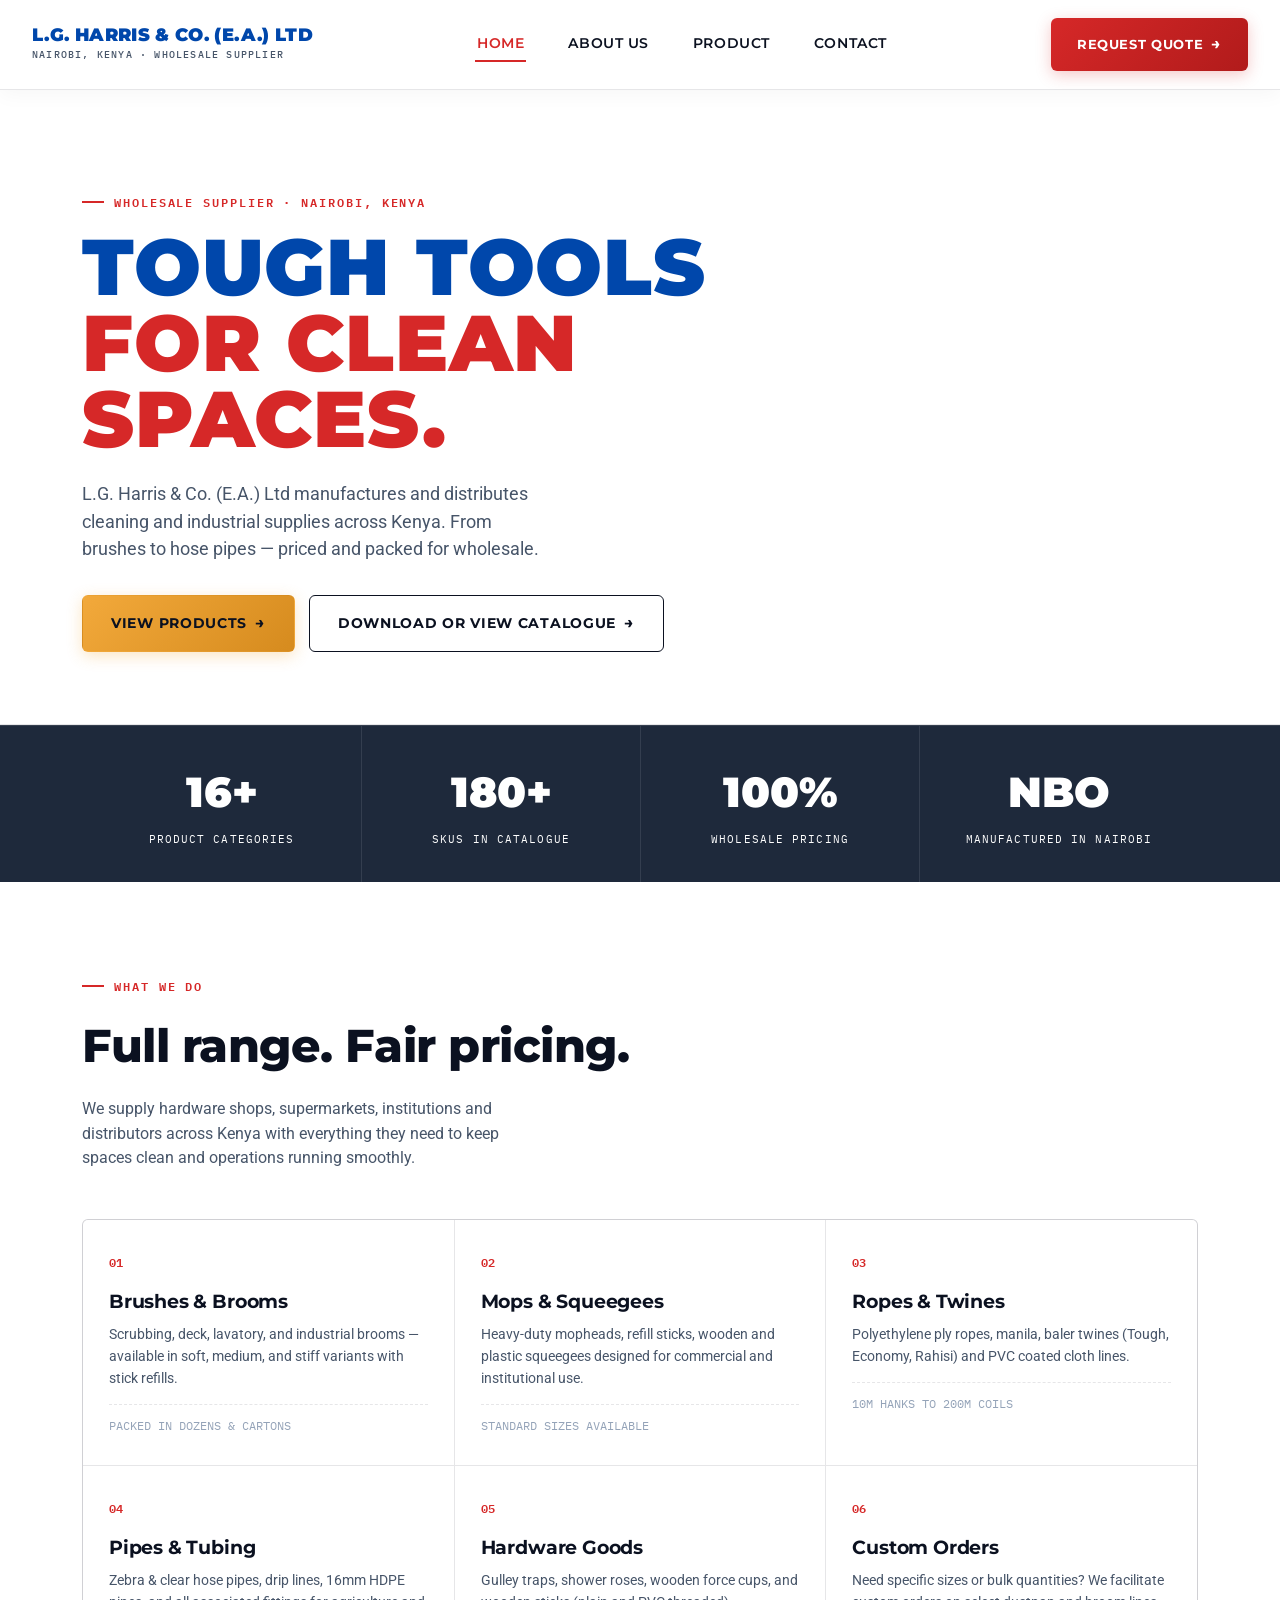
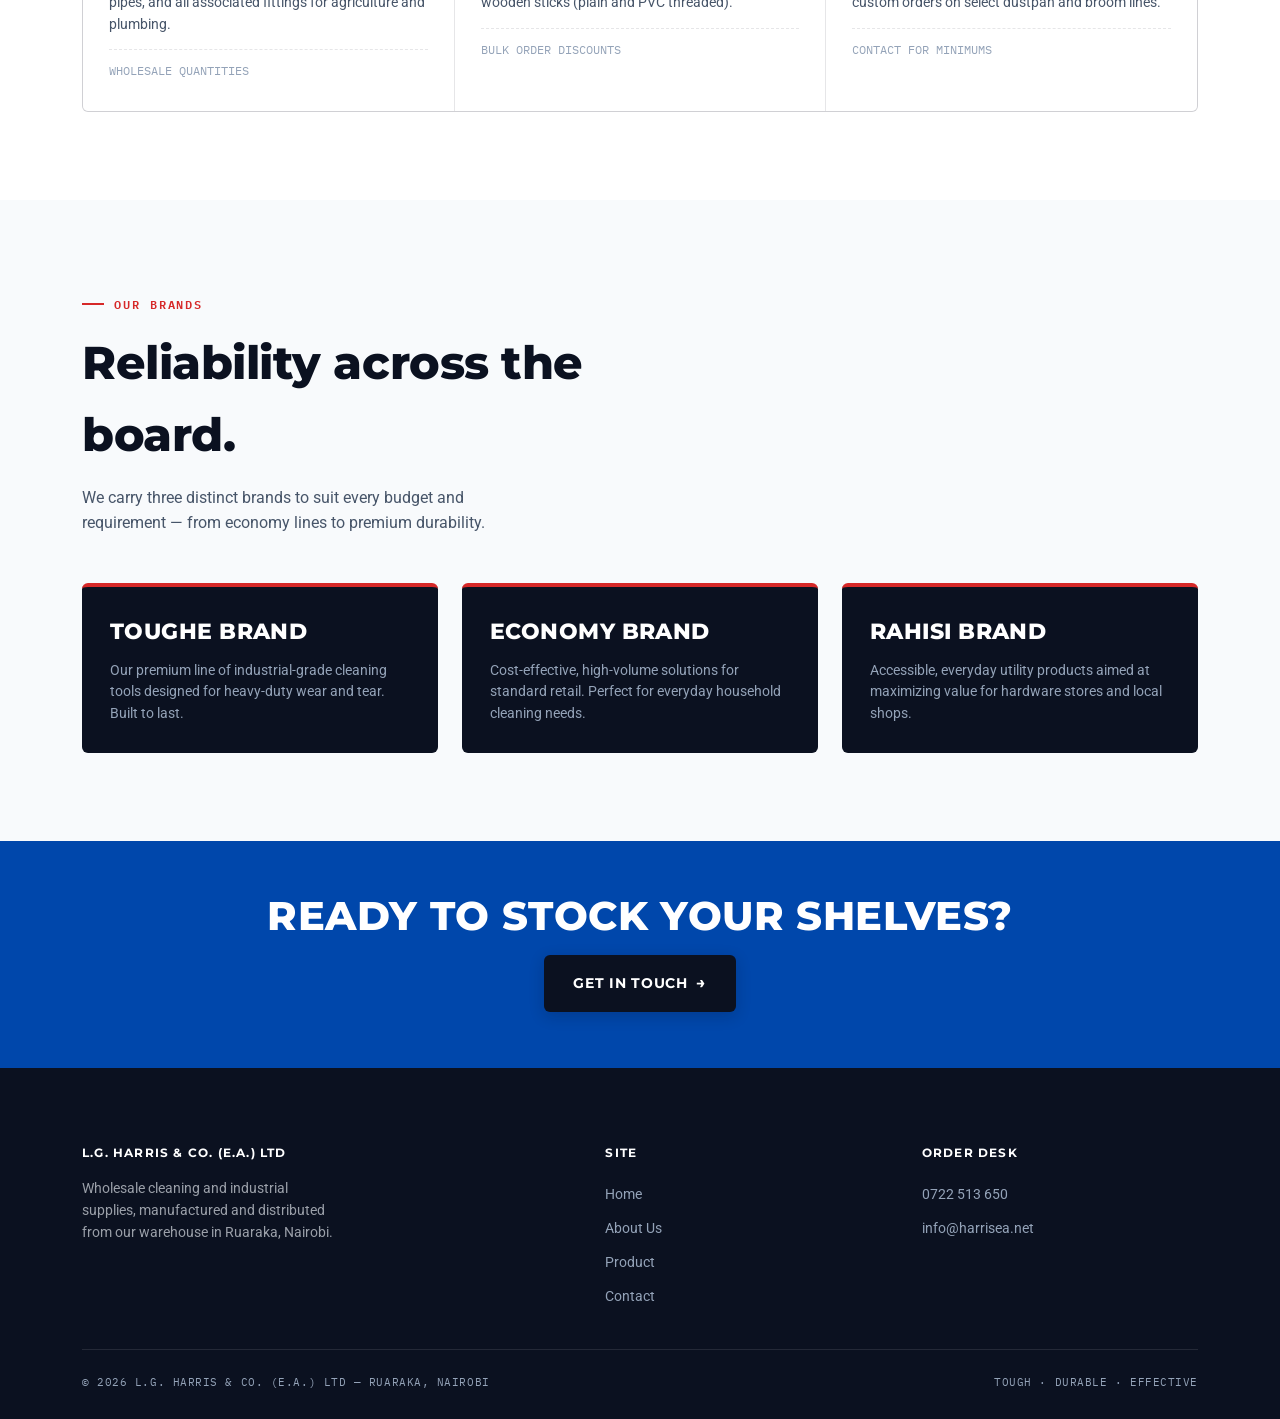
==== index.html @ bb318edc "Added website files" ====
<!DOCTYPE html>
<html lang="en">
<head>
<meta charset="UTF-8">
<meta name="viewport" content="width=device-width, initial-scale=1.0">
<title>L.G. Harris & Co. (E.A.) Ltd — Wholesale Cleaning & Industrial Supplies</title>
<meta name="description" content="Wholesale distributor of cleaning and industrial supplies in Kenya. Brushes, brooms, mops, ropes, and hose pipes.">
<link rel="stylesheet" href="styles.css">
</head>
<body>

<header class="site-nav">
  <div class="nav-inner">
        <a href="index.html" class="logo">
      <span class="logo-main">L.G. Harris &amp; Co. (E.A.) Ltd</span>
      <span class="logo-sub">Nairobi, Kenya · Wholesale Supplier</span>
    </a>
    <nav class="primary-links">
      <a href="index.html" aria-current="page">Home</a>
      <a href="about us.html">About Us</a>
      <a href="product.html">Product</a>
      <a href="contact.html">Contact</a>
    </nav>
    <a href="contact.html" class="nav-cta">Request Quote</a>
    <button class="hamburger" aria-label="Toggle menu">
      <span></span><span></span><span></span>
    </button>
  </div>
  <div class="mobile-panel">
    <a href="index.html">Home</a>
    <a href="about us.html">About Us</a>
    <a href="product.html">Product</a>
    <a href="contact.html">Contact</a>
  </div>
</header>

<section class="hero">
  <div class="wrap">
    <div class="hero-grid">
      <div>
        <span class="eyebrow">Wholesale Supplier · Nairobi, Kenya</span>
        <h1 class="display">Tough tools <br><span class="accent">for clean spaces.</span></h1>
        <p class="lede">L.G. Harris &amp; Co. (E.A.) Ltd manufactures and distributes cleaning and industrial supplies across Kenya. From brushes to hose pipes — priced and packed for wholesale.</p>
          <div class="btn-row">
          <a href="product.html" class="btn btn-primary">View Products</a>
          <a href="catalogue.pdf" target="_blank" class="btn btn-outline">Download or View Catalogue</a>
        </div>
      </div>
    </div>
  </div>
</section>

<section class="stats">
  <div class="wrap">
    <div class="stats-grid">
      <div class="stat reveal">
        <div class="num" data-target="16" data-suffix="+">0</div>
        <div class="lbl">Product Categories</div>
      </div>
      <div class="stat reveal">
        <div class="num" data-target="180" data-suffix="+">0</div>
        <div class="lbl">SKUs In Catalogue</div>
      </div>
      <div class="stat reveal">
        <div class="num" data-target="100" data-suffix="%">0</div>
        <div class="lbl">Wholesale Pricing</div>
      </div>
      <div class="stat reveal">
        <div class="num">NBO</div>
        <div class="lbl">Manufactured in Nairobi</div>
      </div>
    </div>
  </div>
</section>

<section class="section">
  <div class="wrap">
    <div class="section-head reveal">
      <span class="eyebrow">What We Do</span>
      <h2>Full range. Fair pricing.</h2>
      <p>We supply hardware shops, supermarkets, institutions and distributors across Kenya with everything they need to keep spaces clean and operations running smoothly.</p>
    </div>
    <div class="cat-grid reveal">
      <div class="cat-card">
        <span class="idx">01</span>
        <h3>Brushes & Brooms</h3>
        <p>Scrubbing, deck, lavatory, and industrial brooms — available in soft, medium, and stiff variants with stick refills.</p>
        <div class="pack">PACKED IN DOZENS & CARTONS</div>
      </div>
      <div class="cat-card">
        <span class="idx">02</span>
        <h3>Mops & Squeegees</h3>
        <p>Heavy-duty mopheads, refill sticks, wooden and plastic squeegees designed for commercial and institutional use.</p>
        <div class="pack">STANDARD SIZES AVAILABLE</div>
      </div>
      <div class="cat-card">
        <span class="idx">03</span>
        <h3>Ropes & Twines</h3>
        <p>Polyethylene ply ropes, manila, baler twines (Tough, Economy, Rahisi) and PVC coated cloth lines.</p>
        <div class="pack">10M HANKS TO 200M COILS</div>
      </div>
      <div class="cat-card">
        <span class="idx">04</span>
        <h3>Pipes & Tubing</h3>
        <p>Zebra & clear hose pipes, drip lines, 16mm HDPE pipes, and all associated fittings for agriculture and plumbing.</p>
        <div class="pack">WHOLESALE QUANTITIES</div>
      </div>
      <div class="cat-card">
        <span class="idx">05</span>
        <h3>Hardware Goods</h3>
        <p>Gulley traps, shower roses, wooden force cups, and wooden sticks (plain and PVC threaded).</p>
        <div class="pack">BULK ORDER DISCOUNTS</div>
      </div>
      <div class="cat-card">
        <span class="idx">06</span>
        <h3>Custom Orders</h3>
        <p>Need specific sizes or bulk quantities? We facilitate custom orders on select dustpan and broom lines.</p>
        <div class="pack">CONTACT FOR MINIMUMS</div>
      </div>
    </div>
  </div>
</section>

<section class="section on-dim">
  <div class="wrap">
    <div class="section-head reveal">
      <span class="eyebrow">Our Brands</span>
      <h2>Reliability across the board.</h2>
      <p>We carry three distinct brands to suit every budget and requirement — from economy lines to premium durability.</p>
    </div>
    <div class="brand-row reveal">
      <div class="brand-card">
        <h4>TOUGHe Brand</h4>
        <p>Our premium line of industrial-grade cleaning tools designed for heavy-duty wear and tear. Built to last.</p>
      </div>
      <div class="brand-card">
        <h4>Economy Brand</h4>
        <p>Cost-effective, high-volume solutions for standard retail. Perfect for everyday household cleaning needs.</p>
      </div>
      <div class="brand-card">
        <h4>Rahisi Brand</h4>
        <p>Accessible, everyday utility products aimed at maximizing value for hardware stores and local shops.</p>
      </div>
    </div>
  </div>
</section>

<section class="cta-banner">
  <div class="wrap">
    <h2 class="display" style="letter-spacing:0.01em;">Ready to stock your shelves?</h2>
    <a href="contact.html" class="btn btn-primary">Get In Touch</a>
  </div>
</section>

<footer>
  <div class="wrap">
    <div class="footer-grid">
      <div>
        <h5>L.G. Harris &amp; Co. (E.A.) Ltd</h5>
        <p style="color:#9BA0A9; font-size:14px; max-width:32ch;">Wholesale cleaning and industrial supplies, manufactured and distributed from our warehouse in Ruaraka, Nairobi.</p>
      </div>
      <div>
        <h5>Site</h5>
        <a href="index.html">Home</a>
        <a href="about us.html">About Us</a>
        <a href="product.html">Product</a>
        <a href="contact.html">Contact</a>
      </div>
      <div>
        <h5>Order Desk</h5>
        <a href="tel:+254722513650">0722 513 650</a>
        <a href="mailto:info@harrisea.net">info@harrisea.net</a>
      </div>
    </div>
    <div class="footer-bottom">
      <span>© 2026 L.G. HARRIS &amp; CO. (E.A.) LTD — RUARAKA, NAIROBI</span>
      <span>TOUGH · DURABLE · EFFECTIVE</span>
    </div>
  </div>
</footer>

<script src="script.js"></script>
</body>
</html>
---- styles.css ----
/* ============================================
   L.G. HARRIS & CO. — shared stylesheet
   ============================================ */

@import url('https://fonts.googleapis.com/css2?family=Montserrat:wght@400;500;600;700;800;900&family=Roboto:wght@300;400;500;700&family=IBM+Plex+Mono:wght@500;600&display=swap');

:root{
  --blue:#0B1120;        
  --blue-soft:#1E293B;   
  --green:#0E8A4F;       
  --green-dark:#0A6B3D;
  --red:#D62828;         
  --yellow:#F2A93B;      
  --yellow-deep:#D68B1E;
  --paper:#FFFFFF;       
  --paper-dim:#F8FAFC;   
  --steel:#475569;       
  --steel-light:#94A3B8; 
  --line: rgba(11,17,32,0.10);
  --line-light: rgba(255,255,255,0.10);
  --radius: 6px;
}

*,*::before,*::after{ box-sizing:border-box; }
html{ scroll-behavior:smooth; }
body{
  margin:0;
  background:var(--paper);
  color:var(--blue);
  font-family:'Roboto', sans-serif;
  font-size:16px;
  line-height:1.55;
  -webkit-font-smoothing:antialiased;
}
img{ max-width:100%; display:block; }
a{ color:inherit; text-decoration:none; }
ul{ list-style:none; margin:0; padding:0; }
h1,h2,h3,h4{ margin:0; font-family:'Montserrat', sans-serif; font-weight:800; letter-spacing:-0.01em; }
p{ margin:0; }
button{ font-family:'Roboto', sans-serif; cursor:pointer; }

.eyebrow{ font-family:'IBM Plex Mono',monospace; font-size:12px; font-weight:600; letter-spacing:0.16em; text-transform:uppercase; color:var(--red); display:inline-flex; align-items:center; gap:10px; }
.eyebrow::before{ content:""; width:22px; height:2px; background:var(--red); display:inline-block; }
.display{ font-family:'Montserrat', sans-serif; font-weight:900; text-transform:uppercase; letter-spacing:0.01em; line-height:0.96; }
.wrap{ max-width:1180px; margin:0 auto; padding:0 32px; }
:focus-visible{ outline:3px solid var(--yellow); outline-offset:2px; }

/* NAV */
header.site-nav{ position:sticky; top:0; z-index:100; background:var(--paper); border-bottom:1px solid var(--line); box-shadow: 0 4px 20px rgba(11,17,32,0.04); }
.nav-inner{ display:flex; align-items:center; justify-content: space-between; padding:18px 32px; max-width:1280px; margin:0 auto; }
.logo{ display:flex; flex-direction:column; gap:3px; text-decoration:none; flex-shrink: 0; }
.logo-main{ font-family:'Montserrat', sans-serif; font-weight:900; font-size:18px; letter-spacing:0.02em; color:#0047AB; text-transform:uppercase; line-height:1; }
.logo-sub{ font-family:'IBM Plex Mono',monospace; font-size:10px; font-weight:500; letter-spacing:0.12em; color:var(--steel); text-transform:uppercase; }
nav.primary-links{ display:flex; align-items:center; gap:40px; flex-shrink: 0; }
nav.primary-links a{ font-family:'Montserrat', sans-serif; font-size:14px; font-weight:600; text-transform:uppercase; letter-spacing:0.04em; padding:6px 2px; border-bottom:2px solid transparent; transition:border-color .15s ease, color .15s ease; }
nav.primary-links a:hover, nav.primary-links a[aria-current="page"]{ border-color:var(--red); color:var(--red); }
.nav-cta{ display: inline-flex; align-items:center; gap:8px; background: linear-gradient(135deg, var(--red), #B11B1B); color: var(--paper); font-family:'Montserrat', sans-serif; font-size:13px; font-weight:700; text-transform:uppercase; letter-spacing:0.05em; padding:14px 26px; border:none; border-radius:var(--radius); transition:all 0.3s cubic-bezier(0.25, 0.8, 0.25, 1); box-shadow: 0 4px 15px rgba(214, 40, 40, 0.25); flex-shrink:0; position:relative; }
.nav-cta::after{ content:"→"; font-size:16px; font-weight:700; transition: transform 0.3s ease; }
.nav-cta:hover{ transform: translateY(-3px); box-shadow: 0 8px 25px rgba(214, 40, 40, 0.35); filter: brightness(1.1); }
.nav-cta:hover::after{ transform: translateX(4px); }
.hamburger{ display:none; flex-direction:column; gap:5px; background:none; border:none; padding:8px; }
.hamburger span{ width:24px; height:2px; background:var(--blue); }
.mobile-panel{ display:none; flex-direction:column; border-top:1px solid var(--line); background:var(--paper); }
.mobile-panel a{ padding:16px 32px; border-bottom:1px solid var(--line); font-family:'Montserrat', sans-serif; font-weight:600; text-transform:uppercase; font-size:14px; letter-spacing:0.04em; }
.mobile-panel.open{ display:flex; }

/* HERO */
.hero{ background:var(--paper); color:var(--blue); padding:96px 0 72px; position:relative; overflow:hidden; border-bottom: 1px solid var(--line); }
.hero .wrap{ position:relative; z-index:2; }
.hero-grid{ display:grid; grid-template-columns:1.1fr 0.7fr; gap:56px; align-items:end; }
.hero h1{ font-family:'Montserrat', sans-serif; font-weight:900; font-size:clamp(42px,6.2vw,84px); color:#0047AB; margin:18px 0 22px; }
.hero h1 .accent{ color:var(--red); }
.hero p.lede{ font-size:18px; color:var(--steel); max-width:46ch; margin-bottom:32px; }
.btn-row{ display:flex; gap:14px; flex-wrap:wrap; }
.btn{ display:inline-flex; align-items:center; gap:8px; padding:15px 28px; font-family:'Montserrat', sans-serif; font-size:14px; font-weight:700; text-transform:uppercase; letter-spacing:0.05em; border:1px solid transparent; border-radius:var(--radius); transition: all 0.3s cubic-bezier(0.25, 0.8, 0.25, 1); }
.btn::after{ content:"→"; font-size:16px; transition: transform 0.3s ease; }
.btn:hover::after{ transform: translateX(4px); }
.btn-primary{ background: linear-gradient(135deg, var(--yellow), var(--yellow-deep)); color:var(--blue); box-shadow: 0 4px 15px rgba(242, 169, 59, 0.3); }
.btn-primary:hover{ transform: translateY(-3px); box-shadow: 0 8px 25px rgba(242, 169, 59, 0.4); filter: brightness(1.1); }
.btn-outline{ border-color:var(--blue); color:var(--blue); }
.btn-outline:hover{ border-color:var(--red); color:var(--red); background: rgba(214, 40, 40, 0.05); }

/* STATS */
.stats{ background:var(--blue-soft); border-top:1px solid var(--line-light); }
.stats-grid{ display:grid; grid-template-columns:repeat(4,1fr); }
.stat{ padding:34px 20px; text-align:center; border-left:1px solid var(--line-light); }
.stat:first-child{ border-left:none; }
.stat .num{ font-family:'Montserrat', sans-serif; font-weight:900; font-size:42px; color:#FFFFFF; }
.stat .lbl{ font-family:'IBM Plex Mono',monospace; font-size:11px; letter-spacing:0.1em; text-transform:uppercase; color:#FFFFFF; margin-top:6px; }

/* SECTIONS */
.section{ padding:88px 0; }
.section.tight{ padding:64px 0; }
.section-head{ max-width:640px; margin-bottom:48px; }
.section-head h2{ font-family:'Montserrat', sans-serif; font-weight:800; font-size:clamp(30px,4vw,46px); margin:14px 0 16px; }
.section-head p{ color:var(--steel); font-size:16px; max-width:52ch; }
.section.on-dark{ background:var(--blue); color:var(--paper); }
.section.on-dark .section-head p{ color:var(--steel-light); }
.section.on-dim{ background:var(--paper-dim); }

/* CATEGORY GRID */
.cat-grid{ display:grid; grid-template-columns:repeat(3,1fr); gap:1px; background:var(--line); border:1px solid var(--line); border-radius:var(--radius); overflow:hidden; }
.cat-card{ background:var(--paper); padding:30px 26px; transition:all 0.3s ease; }
.cat-card:hover{ background:#fff; transform: translateY(-3px); }
.cat-card .idx{ font-family:'IBM Plex Mono',monospace; font-size:12px; color:var(--red); font-weight:600; }
.cat-card h3{ font-family:'Montserrat', sans-serif; font-size:19px; font-weight:700; margin:12px 0 8px; }
.cat-card p{ color:var(--steel); font-size:14px; margin-bottom:14px; }
.cat-card .pack{ font-family:'IBM Plex Mono',monospace; font-size:12px; color:var(--steel-light); border-top:1px dashed var(--line); padding-top:12px; }

/* PRODUCT PAGE */
.filter-row{ display:flex; flex-wrap:wrap; gap:10px; margin-bottom:40px; }
.filter-btn{ background:transparent; border:1px solid var(--line); padding:10px 18px; font-family:'Montserrat', sans-serif; font-size:13px; font-weight:600; text-transform:uppercase; letter-spacing:0.03em; border-radius:var(--radius); transition:all .15s ease; }
.filter-btn.active, .filter-btn:hover{ background:var(--blue); color:var(--paper); border-color:var(--blue); }
.product-grid{ display:grid; grid-template-columns:repeat(3,1fr); gap:26px; }
.product-card{ background:#fff; border:1px solid var(--line); border-radius:var(--radius); overflow:hidden; transition:transform .15s ease, box-shadow .15s ease; }
.product-card:hover{ transform:translateY(-4px); box-shadow:0 14px 28px rgba(11,17,32,0.08); }
.ph-image{ aspect-ratio:4/3; background-color: #ffffff; display:flex; align-items:center; justify-content:center; position:relative; overflow:hidden; border-bottom: 1px solid var(--line); }
.ph-image span{ font-family:'IBM Plex Mono',monospace; font-size:11px; letter-spacing:0.08em; text-transform:uppercase; color:var(--steel); background:var(--paper); border:1px dashed var(--steel-light); padding:8px 12px; }
.product-body{ padding:20px; }
.product-body .tag{ font-family:'IBM Plex Mono',monospace; font-size:11px; color:var(--red); font-weight:600; text-transform:uppercase; letter-spacing:0.06em; }
.product-body h3{ font-family:'Montserrat', sans-serif; font-size:17px; font-weight:700; margin:8px 0 6px; }
.product-body p{ font-size:13.5px; color:var(--steel); margin-bottom:12px; }
.product-body .meta{ display:flex; justify-content:space-between; align-items:center; font-family:'IBM Plex Mono',monospace; font-size:12px; color:var(--steel-light); border-top:1px solid var(--line); padding-top:12px; }
.product-body .meta a{ color:var(--red); font-weight:600; text-transform:uppercase; }

/* PRODUCT BROWSER */
.browser-layout{ display:grid; grid-template-columns:260px 1fr; gap:40px; align-items:start; }
.cat-sidebar{ position:sticky; top:96px; }
.search-box{ position:relative; margin-bottom:32px; }
.search-box input{ width:100%; border:1px solid var(--line); background:#fff; padding:13px 40px 13px 14px; font-family:'Roboto', sans-serif; font-size:14px; border-radius:var(--radius); }
.search-box input:focus{ outline:none; border-color:var(--red); }
.search-box .icon{ position:absolute; right:12px; top:50%; transform:translateY(-50%); color:var(--steel-light); pointer-events:none; }
.sidebar-label{ font-family:'IBM Plex Mono',monospace; font-size:11px; letter-spacing:0.12em; text-transform:uppercase; color:var(--red); font-weight:600; margin-bottom:14px; }
.cat-nav{ border:1px solid var(--line); max-height:520px; overflow-y:auto; border-radius:var(--radius); }
.cat-nav button{ display:block; width:100%; text-align:left; background:#fff; border:none; border-bottom:1px solid var(--line); padding:13px 16px; font-family:'Montserrat', sans-serif; font-size:13px; font-weight:700; text-transform:uppercase; letter-spacing:0.02em; color:var(--blue); transition:background .12s ease, color .12s ease; }
.cat-nav button:last-child{ border-bottom:none; }
.cat-nav button:hover{ background:var(--paper-dim); }
.cat-nav button.active{ background:var(--blue); color:var(--yellow); }
.toolbar{ display:flex; justify-content:flex-end; align-items:center; margin-bottom:20px; }
.count-note{ font-family:'IBM Plex Mono',monospace; font-size:12px; color:var(--steel); text-transform:uppercase; letter-spacing:0.06em; }
.cat-tile-grid{ display:grid; grid-template-columns:repeat(3,1fr); gap:20px; }
.cat-tile{ background:#fff; border:1px solid var(--line); text-align:center; overflow:hidden; border-radius:var(--radius); transition:transform .15s ease, box-shadow .15s ease; }
.cat-tile:hover{ transform:translateY(-3px); box-shadow:0 12px 24px rgba(11,17,32,0.08); }
.cat-tile .ph-image{ aspect-ratio:1/1; }
.cat-tile .tile-body{ padding:16px 12px 20px; }
.cat-tile h3{ font-family:'Montserrat', sans-serif; font-size:14.5px; font-weight:800; text-transform:uppercase; letter-spacing:0.02em; padding-bottom:8px; margin-bottom:6px; border-bottom:2px solid var(--red); display:inline-block; }
.cat-tile .spec{ font-family:'IBM Plex Mono',monospace; font-size:11.5px; color:var(--steel); }
.cat-tile.hidden{ display:none; }

/* PROFESSIONAL IMAGE ZOOM & STYLING */
.cat-tile .ph-image img {
  width: 100%;
  height: 100%;
  object-fit: cover;
  position: absolute;
  top: 0;
  left: 0;
  background-color: #ffffff; 
  transition: transform 0.4s ease-in-out; 
}
.cat-tile:hover .ph-image img {
  transform: scale(1.08); 
}

/* FULL LINE INDEX */
.line-group{ margin-bottom:36px; }
.line-group:last-child{ margin-bottom:0; }
.line-group h4{ font-family:'IBM Plex Mono',monospace; font-size:12px; letter-spacing:0.12em; text-transform:uppercase; color:var(--red); font-weight:600; margin-bottom:16px; padding-bottom:10px; border-bottom:1px solid var(--line); }
.line-list{ display:grid; grid-template-columns:repeat(2,1fr); gap:0 40px; }
.line-list li{ display:flex; align-items:baseline; gap:10px; font-family:'Montserrat', sans-serif; font-size:14.5px; font-weight:600; padding:11px 0; border-bottom:1px dashed var(--line); text-transform:uppercase; letter-spacing:0.01em; }
.line-list li::before{ content:"—"; color:var(--red); font-weight:700; flex-shrink:0; }

/* BRANDS */
.brand-row{ display:grid; grid-template-columns:repeat(3,1fr); gap:24px; }
.brand-card{ background:var(--blue); color:var(--paper); padding:28px; border-top:4px solid var(--red); border-radius:var(--radius); }
.brand-card h4{ font-family:'Montserrat', sans-serif; font-weight:800; font-size:22px; text-transform:uppercase; letter-spacing:0.02em; margin-bottom:10px; }
.brand-card p{ color:var(--steel-light); font-size:14px; }

/* ABOUT */
.about-grid{ display:grid; grid-template-columns:0.9fr 1.1fr; gap:64px; align-items:start; }
.about-media{ aspect-ratio:3/4; background:var(--paper-dim); position:relative; overflow:hidden; border-radius:var(--radius); }
.about-media img { width: 100%; height: 100%; object-fit: cover; position: absolute; top: 0; left: 0; z-index: 1; }
.about-media::after{ content:""; position:absolute; inset:0; background: linear-gradient(to top, rgba(11,17,32,0.7) 0%, transparent 50%); z-index: 2; }
.about-media .cap{ position:absolute; bottom:20px; left:20px; color:var(--paper); font-family:'IBM Plex Mono',monospace; font-size:11px; letter-spacing:0.1em; text-transform:uppercase; z-index: 3; background: rgba(11,17,32,0.6); padding: 6px 12px; border-radius: 4px; }
.value-list{ margin-top:28px; display:flex; flex-direction:column; gap:0; }
.value-item{ display:flex; gap:16px; padding:18px 0; border-bottom:1px solid var(--line); }
.value-item:first-child{ border-top:1px solid var(--line); }
.value-item .check{ width:26px; height:26px; flex-shrink:0; background:var(--red); display:flex; align-items:center; justify-content:center; font-family:'Montserrat', sans-serif; font-weight:800; font-size:14px; color:var(--paper); border-radius:4px; }
.value-item p{ font-size:15px; color:var(--steel); padding-top:3px; }
.value-item strong{ color:var(--blue); }
.timeline-note{ font-family:'IBM Plex Mono',monospace; font-size:12px; color:var(--steel-light); margin-top:24px; }

/* CONTACT */
.contact-grid{ display:grid; grid-template-columns:0.85fr 1.15fr; gap:56px; }
.info-block{ display:flex; flex-direction:column; gap:28px; }
.info-item .lbl{ font-family:'IBM Plex Mono',monospace; font-size:11px; letter-spacing:0.1em; text-transform:uppercase; color:var(--red); margin-bottom:8px; display:block; }
.info-item p, .info-item a{ font-size:16px; }
.info-item a:hover{ color:var(--red); }
form.quote-form{ background:#fff; border:1px solid var(--line); padding:36px; border-radius:var(--radius); }
.form-row{ margin-bottom:20px; }
.form-row label{ display:block; font-size:12px; font-weight:700; font-family:'Montserrat', sans-serif; text-transform:uppercase; letter-spacing:0.05em; margin-bottom:8px; color:var(--steel); }
.form-row input, .form-row textarea{ width:100%; border:1px solid var(--line); background:var(--paper-dim); padding:13px 14px; font-family:'Roboto', sans-serif; font-size:14.5px; color:var(--blue); border-radius:var(--radius); }
.form-row input:focus, .form-row textarea:focus{ outline:none; border-color:var(--red); background:#fff; }
.form-row textarea{ min-height:120px; resize:vertical; }
.submit-btn{ background:var(--red); color:var(--paper); border:none; padding:15px 30px; font-family:'Montserrat', sans-serif; font-size:14px; font-weight:700; text-transform:uppercase; letter-spacing:0.05em; width:100%; border-radius:var(--radius); transition:background .15s ease; }
.submit-btn:hover{ background:#B11B1B; }
.form-note{ font-size:12px; color:var(--steel-light); margin-top:12px; font-family:'IBM Plex Mono',monospace; }

/* ACCORDION FAQ */
.faq-wrap { max-width: 760px; margin: 0 auto; }
.faq-item { background: #fff; border: 1px solid var(--line); border-radius: var(--radius); margin-bottom: 12px; overflow: hidden; }
.faq-q { width: 100%; background: none; border: none; padding: 18px 24px; text-align: left; font-family: 'Montserrat', sans-serif; font-weight: 700; font-size: 15px; color: var(--blue); display: flex; justify-content: space-between; align-items: center; cursor: pointer; transition: background 0.2s ease; }
.faq-q:hover { background: var(--paper-dim); }
.faq-icon { font-size: 24px; font-weight: 400; transition: transform 0.3s ease; }
.faq-item.active .faq-q { color: var(--red); }
.faq-item.active .faq-icon { transform: rotate(45deg); color: var(--red); } 
.faq-a { max-height: 0; overflow: hidden; transition: max-height 0.3s ease, padding 0.3s ease; padding: 0 24px; }
.faq-item.active .faq-a { max-height: 200px; padding: 0 24px 20px 24px; color: var(--steel); font-size: 15px; line-height: 1.6; }

/* CTA BANNER */
.cta-banner{ background:#0047AB; color:var(--paper); padding:56px 0; text-align:center; }
.cta-banner h2{ font-family:'Montserrat', sans-serif; font-weight:800; font-size:clamp(26px,4vw,40px); margin-bottom:20px; }
.cta-banner .btn-primary{ background:var(--blue); color:var(--paper); box-shadow: 0 4px 15px rgba(11,17,32,0.2); }
.cta-banner .btn-primary:hover{ background:var(--yellow); color:var(--blue); }

/* FOOTER */
footer{ background:var(--blue); color:var(--steel-light); padding:56px 0 28px; }
.footer-grid{ display:grid; grid-template-columns:1.4fr 0.8fr 0.8fr; gap:40px; padding-bottom:36px; border-bottom:1px solid var(--line-light); }
.footer-grid h5{ color:var(--paper); font-family:'Montserrat', sans-serif; font-weight:700; font-size:12px; letter-spacing:0.1em; text-transform:uppercase; margin-bottom:16px; }
.footer-grid a{ display:block; padding:6px 0; font-size:14px; transition:color .15s ease; }
.footer-grid a:hover{ color:var(--red); }
.footer-bottom{ display:flex; justify-content:space-between; align-items:center; padding-top:24px; font-family:'IBM Plex Mono',monospace; font-size:11px; letter-spacing:0.05em; flex-wrap:wrap; gap:12px; }

/* SCROLL REVEAL */
.reveal{ opacity:0; transform:translateY(24px); transition:opacity .6s ease, transform .6s ease; }
.reveal.in{ opacity:1; transform:none; }

/* MODAL (LIGHTBOX) */
.modal { display: none; position: fixed; z-index: 1000; padding-top: 60px; left: 0; top: 0; width: 100%; height: 100%; overflow: auto; background-color: rgba(11,17,32,0.9); }
.modal-content { margin: auto; display: block; max-width: 80%; max-height: 80vh; object-fit: contain; border-radius: 8px; box-shadow: 0 10px 30px rgba(0,0,0,0.5); }
.modal-close { position: absolute; top: 20px; right: 35px; color: #ffffff; font-size: 40px; font-weight: bold; transition: 0.3s; cursor: pointer; font-family: 'Montserrat', sans-serif; }
.modal-close:hover, .modal-close:focus { color: var(--red); text-decoration: none; }

/* RESPONSIVE */
@media (max-width:900px){
  .line-list{ grid-template-columns:1fr; }
  .hero-grid{ grid-template-columns:1fr; }
  .stats-grid{ grid-template-columns:repeat(2,1fr); }
  .stat:nth-child(3){ border-left:none; }
  .cat-grid{ grid-template-columns:repeat(2,1fr); }
  .product-grid{ grid-template-columns:repeat(2,1fr); }
  .brand-row{ grid-template-columns:1fr; }
  .about-grid{ grid-template-columns:1fr; }
  .contact-grid{ grid-template-columns:1fr; }
  .footer-grid{ grid-template-columns:1fr; gap:28px; }
  .browser-layout{ grid-template-columns:1fr; }
  .cat-sidebar{ position:static; }
  .cat-nav{ max-height:280px; }
  .cat-tile-grid{ grid-template-columns:repeat(2,1fr); }
}
@media (max-width:640px){
  .line-list{ grid-template-columns:1fr; }
  .wrap{ padding:0 20px; }
  nav.primary-links, .nav-cta{ display:none; }
  .hamburger{ display:flex; }
  .nav-inner{ justify-content: space-between; }
  .cat-grid{ grid-template-columns:1fr; }
  .product-grid{ grid-template-columns:1fr; }
  .stats-grid{ grid-template-columns:repeat(2,1fr); }
  .stat{ padding:26px 12px; }
  .stat .num{ font-size:32px; }
  .hero{ padding:64px 0 48px; }
  .section{ padding:56px 0; }
  .cat-tile-grid{ grid-template-columns:1fr; }
}
@media (prefers-reduced-motion: reduce){
  html{ scroll-behavior:auto; }
  .reveal{ transition:none; opacity:1; transform:none; }
}
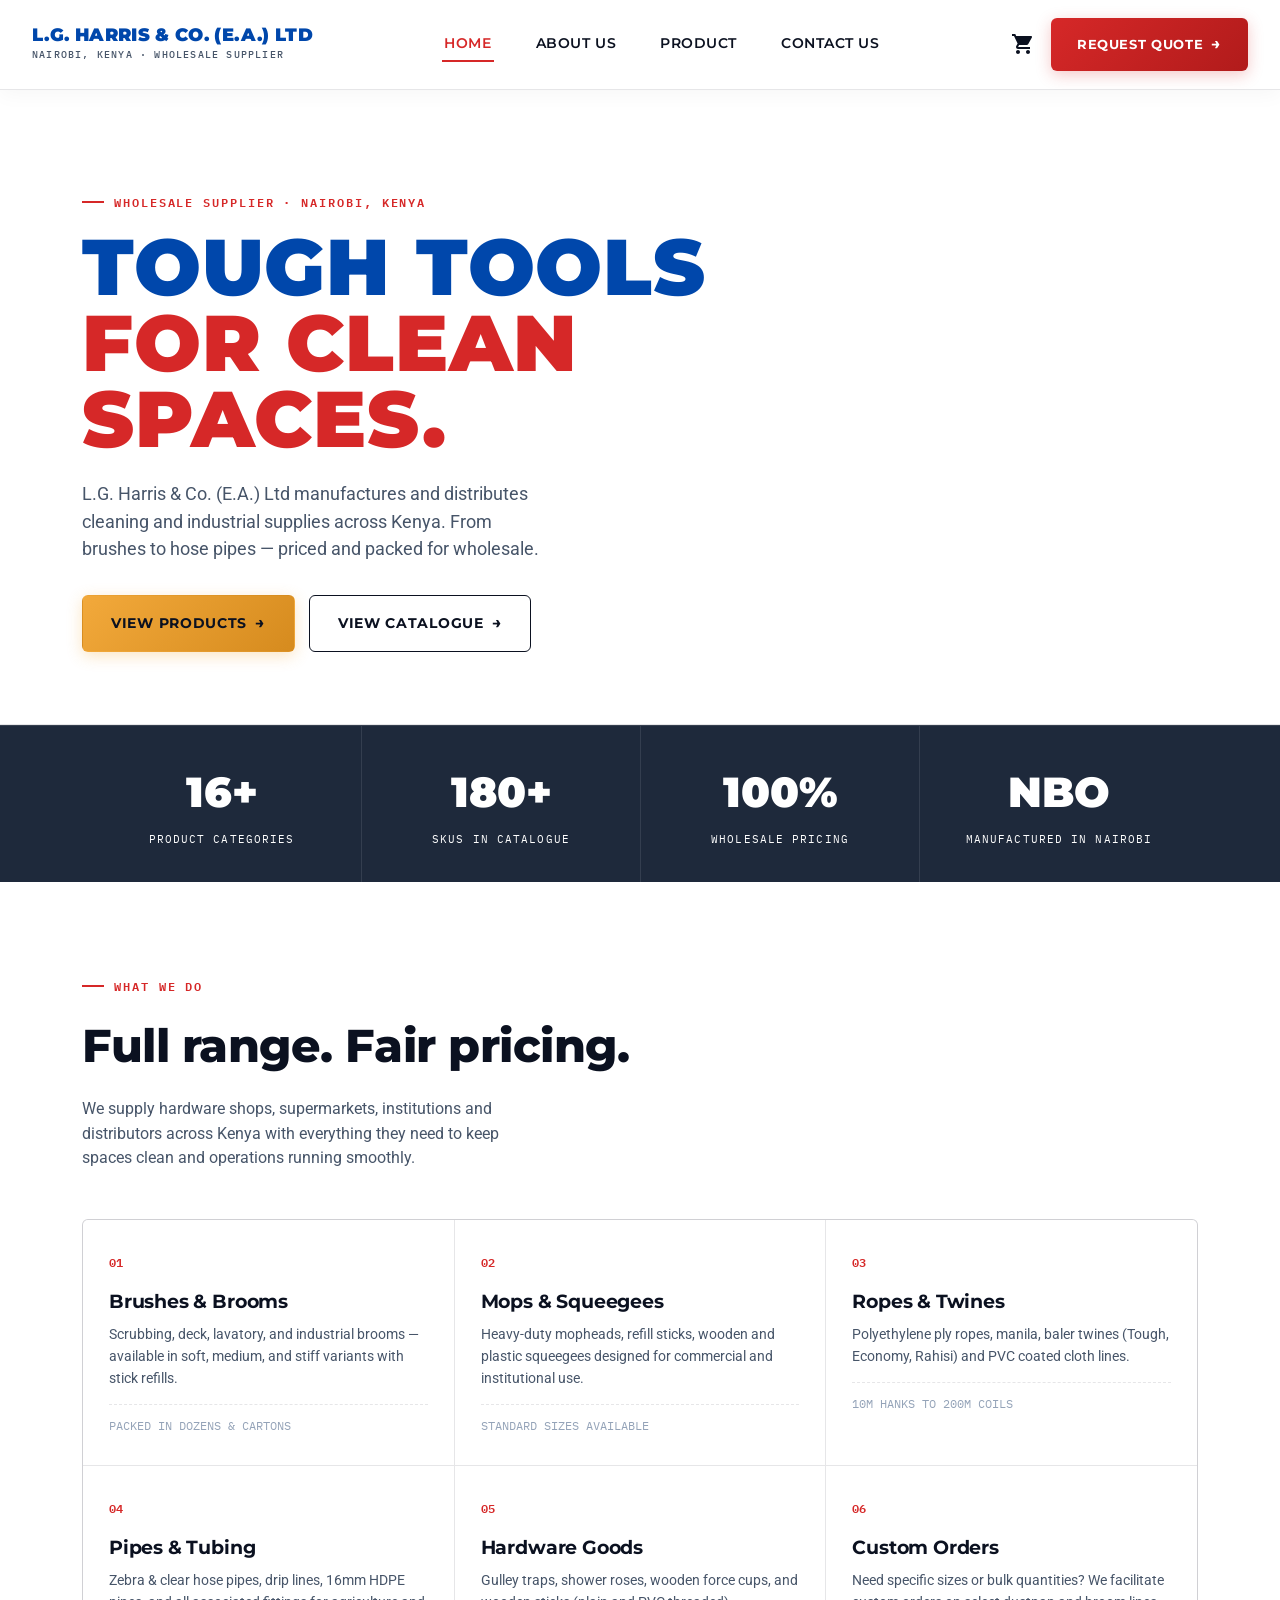
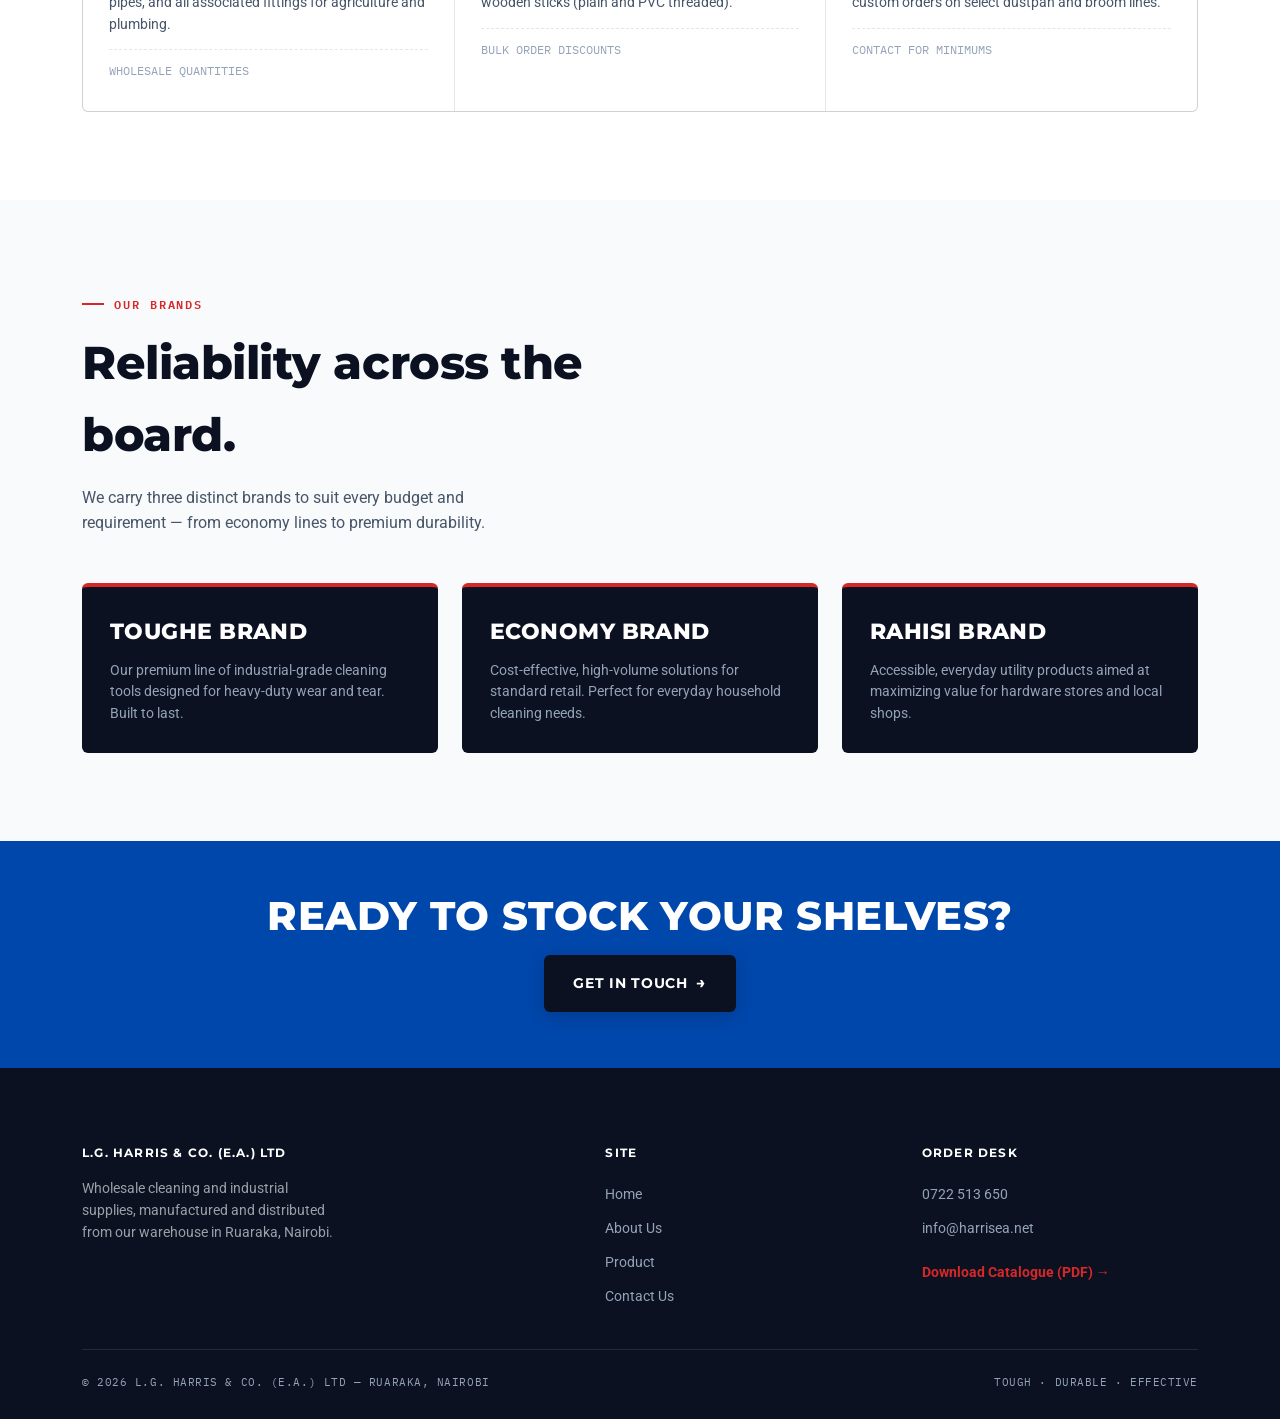
==== commit 1440efe4: "new upload" ====
--- a/index.html
+++ b/index.html
@@ -11,7 +11,7 @@
 
 <header class="site-nav">
   <div class="nav-inner">
-        <a href="index.html" class="logo">
+    <a href="index.html" class="logo">
       <span class="logo-main">L.G. Harris &amp; Co. (E.A.) Ltd</span>
       <span class="logo-sub">Nairobi, Kenya · Wholesale Supplier</span>
     </a>
@@ -19,9 +19,15 @@
       <a href="index.html" aria-current="page">Home</a>
       <a href="about us.html">About Us</a>
       <a href="product.html">Product</a>
-      <a href="contact.html">Contact</a>
+      <a href="contact us.html">Contact Us</a>
     </nav>
-    <a href="contact.html" class="nav-cta">Request Quote</a>
+    <div class="nav-actions">
+      <a href="contact us.html" class="nav-cart" title="View Inquiry List">
+        <svg viewBox="0 0 24 24"><path d="M7 18c-1.1 0-1.99.9-1.99 2S5.9 22 7 22s2-.9 2-2-.9-2-2-2zM1 2v2h2l3.6 7.59-1.35 2.45c-.16.28-.25.61-.25.96 0 1.1.9 2 2 2h12v-2H7.42c-.14 0-.25-.11-.25-.25l.03-.12.9-1.63h7.45c.75 0 1.41-.41 1.75-1.03l3.58-6.49c.08-.14.12-.31.12-.48 0-.55-.45-1-1-1H5.21l-.94-2H1zm16 16c-1.1 0-1.99.9-1.99 2s.89 2 1.99 2 2-.9 2-2-.9-2-2-2z"/></svg>
+        <span id="navCartCount">0</span>
+      </a>
+      <a href="contact us.html" class="nav-cta">Request Quote</a>
+    </div>
     <button class="hamburger" aria-label="Toggle menu">
       <span></span><span></span><span></span>
     </button>
@@ -30,7 +36,7 @@
     <a href="index.html">Home</a>
     <a href="about us.html">About Us</a>
     <a href="product.html">Product</a>
-    <a href="contact.html">Contact</a>
+    <a href="contact us.html">Contact Us</a>
   </div>
 </header>
 
@@ -41,10 +47,9 @@
         <span class="eyebrow">Wholesale Supplier · Nairobi, Kenya</span>
         <h1 class="display">Tough tools <br><span class="accent">for clean spaces.</span></h1>
         <p class="lede">L.G. Harris &amp; Co. (E.A.) Ltd manufactures and distributes cleaning and industrial supplies across Kenya. From brushes to hose pipes — priced and packed for wholesale.</p>
-          <div class="btn-row">
+        <div class="btn-row">
           <a href="product.html" class="btn btn-primary">View Products</a>
-          <a href="catalogue.pdf" target="_blank" class="btn btn-outline">Download or View Catalogue</a>
-        </div>
+          <a href="catalogue.pdf" target="_blank" class="btn btn-outline">View Catalogue</a>
       </div>
     </div>
   </div>
@@ -148,7 +153,7 @@
 <section class="cta-banner">
   <div class="wrap">
     <h2 class="display" style="letter-spacing:0.01em;">Ready to stock your shelves?</h2>
-    <a href="contact.html" class="btn btn-primary">Get In Touch</a>
+    <a href="contact us.html" class="btn btn-primary">Get In Touch</a>
   </div>
 </section>
 
@@ -164,12 +169,13 @@
         <a href="index.html">Home</a>
         <a href="about us.html">About Us</a>
         <a href="product.html">Product</a>
-        <a href="contact.html">Contact</a>
+        <a href="contact us.html">Contact Us</a>
       </div>
       <div>
         <h5>Order Desk</h5>
         <a href="tel:+254722513650">0722 513 650</a>
         <a href="mailto:info@harrisea.net">info@harrisea.net</a>
+        <a href="catalogue.pdf" target="_blank" style="margin-top:10px; color:var(--red); font-weight:700;">Download Catalogue (PDF) →</a>
       </div>
     </div>
     <div class="footer-bottom">
--- a/styles.css
+++ b/styles.css
@@ -54,7 +54,16 @@
 nav.primary-links{ display:flex; align-items:center; gap:40px; flex-shrink: 0; }
 nav.primary-links a{ font-family:'Montserrat', sans-serif; font-size:14px; font-weight:600; text-transform:uppercase; letter-spacing:0.04em; padding:6px 2px; border-bottom:2px solid transparent; transition:border-color .15s ease, color .15s ease; }
 nav.primary-links a:hover, nav.primary-links a[aria-current="page"]{ border-color:var(--red); color:var(--red); }
-.nav-cta{ display: inline-flex; align-items:center; gap:8px; background: linear-gradient(135deg, var(--red), #B11B1B); color: var(--paper); font-family:'Montserrat', sans-serif; font-size:13px; font-weight:700; text-transform:uppercase; letter-spacing:0.05em; padding:14px 26px; border:none; border-radius:var(--radius); transition:all 0.3s cubic-bezier(0.25, 0.8, 0.25, 1); box-shadow: 0 4px 15px rgba(214, 40, 40, 0.25); flex-shrink:0; position:relative; }
+
+.nav-actions { display:flex; align-items:center; gap:16px; flex-shrink:0; }
+
+/* NAV CART ICON */
+.nav-cart { position: relative; display: flex; align-items: center; justify-content: center; color: var(--blue); transition: color 0.2s ease; }
+.nav-cart:hover { color: var(--red); }
+.nav-cart svg { width: 24px; height: 24px; fill: currentColor; }
+.nav-cart span { position: absolute; top: -6px; right: -8px; background: var(--red); color: #fff; font-family: 'Montserrat', sans-serif; font-weight: 800; font-size: 10px; width: 18px; height: 18px; border-radius: 50%; display: flex; align-items: center; justify-content: center; border: 2px solid #fff; }
+
+.nav-cta{ display: inline-flex; align-items:center; gap:8px; background: linear-gradient(135deg, var(--red), #B11B1B); color: var(--paper); font-family:'Montserrat', sans-serif; font-size:13px; font-weight:700; text-transform:uppercase; letter-spacing:0.05em; padding:14px 26px; border:none; border-radius:var(--radius); transition:all 0.3s cubic-bezier(0.25, 0.8, 0.25, 1); box-shadow: 0 4px 15px rgba(214, 40, 40, 0.25); position:relative; }
 .nav-cta::after{ content:"→"; font-size:16px; font-weight:700; transition: transform 0.3s ease; }
 .nav-cta:hover{ transform: translateY(-3px); box-shadow: 0 8px 25px rgba(214, 40, 40, 0.35); filter: brightness(1.1); }
 .nav-cta:hover::after{ transform: translateX(4px); }
@@ -148,19 +157,8 @@
 .cat-tile.hidden{ display:none; }
 
 /* PROFESSIONAL IMAGE ZOOM & STYLING */
-.cat-tile .ph-image img {
-  width: 100%;
-  height: 100%;
-  object-fit: cover;
-  position: absolute;
-  top: 0;
-  left: 0;
-  background-color: #ffffff; 
-  transition: transform 0.4s ease-in-out; 
-}
-.cat-tile:hover .ph-image img {
-  transform: scale(1.08); 
-}
+.cat-tile .ph-image img { width: 100%; height: 100%; object-fit: cover; position: absolute; top: 0; left: 0; background-color: #ffffff; transition: transform 0.4s ease-in-out; }
+.cat-tile:hover .ph-image img { transform: scale(1.08); }
 
 /* FULL LINE INDEX */
 .line-group{ margin-bottom:36px; }
@@ -201,7 +199,7 @@
 .form-row label{ display:block; font-size:12px; font-weight:700; font-family:'Montserrat', sans-serif; text-transform:uppercase; letter-spacing:0.05em; margin-bottom:8px; color:var(--steel); }
 .form-row input, .form-row textarea{ width:100%; border:1px solid var(--line); background:var(--paper-dim); padding:13px 14px; font-family:'Roboto', sans-serif; font-size:14.5px; color:var(--blue); border-radius:var(--radius); }
 .form-row input:focus, .form-row textarea:focus{ outline:none; border-color:var(--red); background:#fff; }
-.form-row textarea{ min-height:120px; resize:vertical; }
+.form-row textarea{ min-height:150px; resize:vertical; }
 .submit-btn{ background:var(--red); color:var(--paper); border:none; padding:15px 30px; font-family:'Montserrat', sans-serif; font-size:14px; font-weight:700; text-transform:uppercase; letter-spacing:0.05em; width:100%; border-radius:var(--radius); transition:background .15s ease; }
 .submit-btn:hover{ background:#B11B1B; }
 .form-note{ font-size:12px; color:var(--steel-light); margin-top:12px; font-family:'IBM Plex Mono',monospace; }
@@ -235,11 +233,15 @@
 .reveal{ opacity:0; transform:translateY(24px); transition:opacity .6s ease, transform .6s ease; }
 .reveal.in{ opacity:1; transform:none; }
 
-/* MODAL (LIGHTBOX) */
-.modal { display: none; position: fixed; z-index: 1000; padding-top: 60px; left: 0; top: 0; width: 100%; height: 100%; overflow: auto; background-color: rgba(11,17,32,0.9); }
-.modal-content { margin: auto; display: block; max-width: 80%; max-height: 80vh; object-fit: contain; border-radius: 8px; box-shadow: 0 10px 30px rgba(0,0,0,0.5); }
-.modal-close { position: absolute; top: 20px; right: 35px; color: #ffffff; font-size: 40px; font-weight: bold; transition: 0.3s; cursor: pointer; font-family: 'Montserrat', sans-serif; }
+/* MODAL (LIGHTBOX) & MODAL CART BUTTON */
+.modal { display: none; position: fixed; z-index: 1000; padding-top: 40px; left: 0; top: 0; width: 100%; height: 100%; overflow: auto; background-color: rgba(11,17,32,0.9); }
+.modal-inner { margin: auto; display: block; text-align: center; max-width: 80%; max-height: 80vh; }
+.modal-content { max-width: 100%; max-height: 70vh; object-fit: contain; border-radius: 8px; box-shadow: 0 10px 30px rgba(0,0,0,0.5); }
+.modal-close { position: absolute; top: 20px; right: 35px; color: #ffffff; font-size: 40px; font-weight: bold; transition: 0.3s; cursor: pointer; font-family: 'Montserrat', sans-serif; z-index: 2; }
 .modal-close:hover, .modal-close:focus { color: var(--red); text-decoration: none; }
+.modal-add-btn { margin-top: 20px; display: inline-flex; align-items: center; gap: 8px; padding: 12px 24px; background: linear-gradient(135deg, var(--yellow), var(--yellow-deep)); color: var(--blue); border: none; border-radius: var(--radius); font-family: 'Montserrat', sans-serif; font-weight: 700; font-size: 14px; cursor: pointer; box-shadow: 0 4px 15px rgba(242, 169, 59, 0.3); transition: all 0.2s ease; }
+.modal-add-btn:hover { transform: translateY(-2px); box-shadow: 0 6px 20px rgba(242, 169, 59, 0.4); }
+.modal-add-btn.added { background: var(--green); color: #fff; box-shadow: 0 4px 15px rgba(14, 138, 79, 0.3); }
 
 /* RESPONSIVE */
 @media (max-width:900px){
@@ -272,6 +274,8 @@
   .hero{ padding:64px 0 48px; }
   .section{ padding:56px 0; }
   .cat-tile-grid{ grid-template-columns:1fr; }
+  .modal-inner { max-width: 95%; }
+  .modal-close { right: 15px; top: 10px; }
 }
 @media (prefers-reduced-motion: reduce){
   html{ scroll-behavior:auto; }
